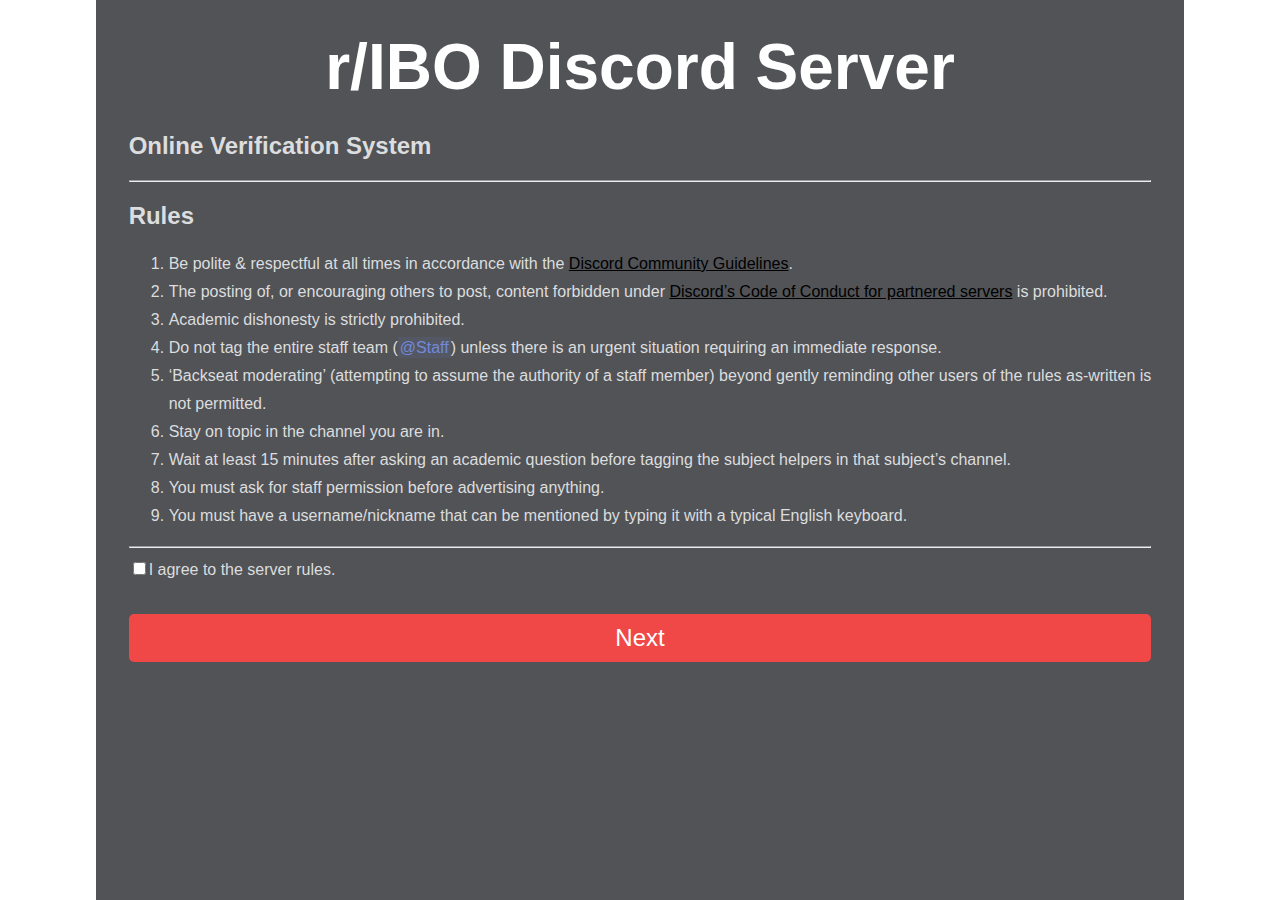
==== index.html @ f402ddcb "Published" ====
<!DOCTYPE html>
<html>
    <head>
        <meta charset='UTF-8'>
        <meta name='viewport' content='width=device-width, initial-scale=1.0'>
        <meta http-equiv='X-UA-Compatible' content='ie=edge'>
        <title>r/IBO Discord Server</title>
        <link rel="stylesheet" href="styles.css">
        <script src="https://ajax.googleapis.com/ajax/libs/jquery/3.4.1/jquery.min.js"></script>
        <script src="script.js"></script>
    </head>
    <body>
        <div id="overlay">
            <div id="content">
            <h1 id="title">r/IBO Discord Server</h1>
                <h2>Online Verification System</h2>
                <hr>
                <div id="rules" class="info">
                            <h2>Rules</h2>
                            <ol>
                                <li>Be polite & respectful at all times in accordance with the <a href="https://discordapp.com/guidelines" target="_blank">Discord Community Guidelines</a>.</li>
                                <li>The posting of, or encouraging others to post, content forbidden under <a href="https://support.discordapp.com/hc/en-us/articles/360024871991-Discord-Partnership-Code-of-Conduct" target="_blank">Discord’s Code of Conduct for partnered servers</a> is prohibited.</li>
                                <li>Academic dishonesty is strictly prohibited.</li>
                                <li>Do not tag the entire staff team (<span class="ping">@Staff</span>) unless there is an urgent situation requiring an immediate response.</li>
                                <li>‘Backseat moderating’ (attempting to assume the authority of a staff member) beyond gently reminding other users of the rules as-written is not permitted.</li>
                                <li>Stay on topic in the channel you are in.</li>
                                <li>Wait at least 15 minutes after asking an academic question before tagging the subject helpers in that subject’s channel.</li>
                                <li>You must ask for staff permission before advertising anything.</li>
                                <li>You must have a username/nickname that can be mentioned by typing it with a typical English keyboard.</li>
                            </ol>
                            <hr>
                            <label id="check"><input type="checkbox" id="box">I agree to the server rules.</label>
                            <p id="warning">⚠️ You did not agree to the server rules!</p>
                            <button class="button" id="next">Next</button>
                </div>
                <div id="faq" class="info" hidden>
                            <h2>FAQ</h2>
                            <p><u>How does it work?</u> Once you have selected your year role and agreed to our rules, you can log in using Discord. Discord will then send us your user ID, and we will give you the respective roles, unlocking access to the server.</p>
                
                            <p><u>Is my data safe?</u> Yes. We never receive your email or password, nor do we store your IP address. Discord sends us your user ID, which is not stored anywhere.</p>
                
                            <p><u>I need help!</u> If you are having issues please send a DM to <a href="https://discordapp.com/channels/@me/466271091686375424" style="text-decoration: none;" target="_blank"><span class="ping">@Mod-Mail</span></a>. A memeber of staff will get back to you ASAP.</p>
                            <hr>
                            <h2>What year role should we give you?</h2>
                            <select name="role" id="year-role">
                                <option value="__select">Please Select...</option>
                                <option value="November 2019">I take my exams in November 2019</option>
                                <option value="May 2020">I take my exams in May 2020</option>
                                <option value="November 2020">I take my exams in November 2020</option>
                                <option value="May 2021">I take my exams in May 2021</option>
                                <option value="Alumni">I am an IB Graduate</option>
                                <option value="Not IB">I do not/did not take IB</option>
                            </select>
            
                            <p>This is the role that best describes you in regards to the IB. This can be changed at a later point in time.</p>
            
                            <button class="button" id="verify">Verify using Discord</button>
                </div>
            </div>
        </div>
    </body>
</html>
---- styles.css ----
body {
    background-image: url("https://cdn.discordapp.com/banners/230296179991248896/751a600933613b111698f6a424327455.jpg?size=1024");
    background-size: cover;
    background-repeat: no-repeat;
    font-family: Whitney,Helvetica Neue,Helvetica,Arial,sans-serif;
    margin: 0;
    user-select: none;
}

a {
    text-decoration: underline;
    color: white;
}

a {
    text-decoration: underline;
    color: black;
}

.switch {
    float: right;
}

h1, #title {
    display: table;
    margin: auto;
    font-size: 5vw;
    font-weight: 600;
    color: white;
    margin-top: 2%;
    margin-bottom: 5%;
}

h1, #title-light {
    color: black;
}

#overlay {
    background-color: rgba(51, 53, 57, 0.85);
    margin-left: 7.5%;
    margin-right: 7.5%;
    height: 100vh;
    overflow: hidden;
}

#overlay-light {
    background-color: rgba(0, 0, 0, 0.85);
}

#content {
    color: #dcddde;
    padding: 3%;
    line-height: 175%;
    font-size: 1em;
    overflow: scroll;
}

#content-light {
    color: #2e3338;
}

#check {
    cursor: pointer;
}


/* Tried making the checkbox look fancy, failed smh

input[type="checkbox"] {
    position: relative;
    cursor: pointer;
}
input[type="checkbox"]:before {
    content: "";
    display: block;
    position: absolute;
    border: 2px solid #8e9297;
    background-color: white;
    border-radius: 1px;
    width: 16px;
    height: 16px;
}
input[type="checkbox"]:checked:after {
    content: "";
    display: block;
    position: absolute;
    border: 2px solid #8e9297;
    background-color: #67db86;
    border-radius: 1px;
    width: 16px;
    height: 16px;
} */

.ping {
    color: #7289da;
    background-color: rgba(114,137,218,.1);
    font-family: Whitney,Helvetica Neue,Helvetica,Arial,sans-serif;
    cursor: pointer;
    padding: 2px;
    text-decoration: none;
}

.ping-light {
    background-color: #f1f3fb;
}

.ping:hover {
    color: white;
    background-color: rgba(114,137,218,.7);
}

#warning {
    display: none;
    color: #f04747;
}

.button {
    display: table;
    background-color: #f04747;
    /* background-color: #43b581; */
    border: none;
    border-radius: 5px;
    font-size: 150%;
    padding: 1%;
    width: 100%;
    color: white;
    margin: auto;
    margin-top: 30px;
    margin-bottom: 30px;
    transition: 0.3s ease;
}

.button#verify {
    display: none;
    background-color: #7289da;
}


@media only screen and (max-width: 3600px) {
    #content {
        font-size: 300%;
    }
}

@media only screen and (max-width: 2400px) {
    #content {
        font-size: 200%;
    }
}

@media only screen and (max-width: 1440px) {
    #content {
        font-size: 100%;
    }
}

@media only screen and (max-width: 800px) {
    h1, #title {
        font-size: 6vw;
    }

    #content {
        font-size: 100%;
    }
}

@media only screen and (max-width: 400px) {
    h1, #title {
        font-size: 7.5vw;
    }
}

@media only screen and (max-width: 350px) {
    h1, #title {
        font-size: 7vw;
    }
}
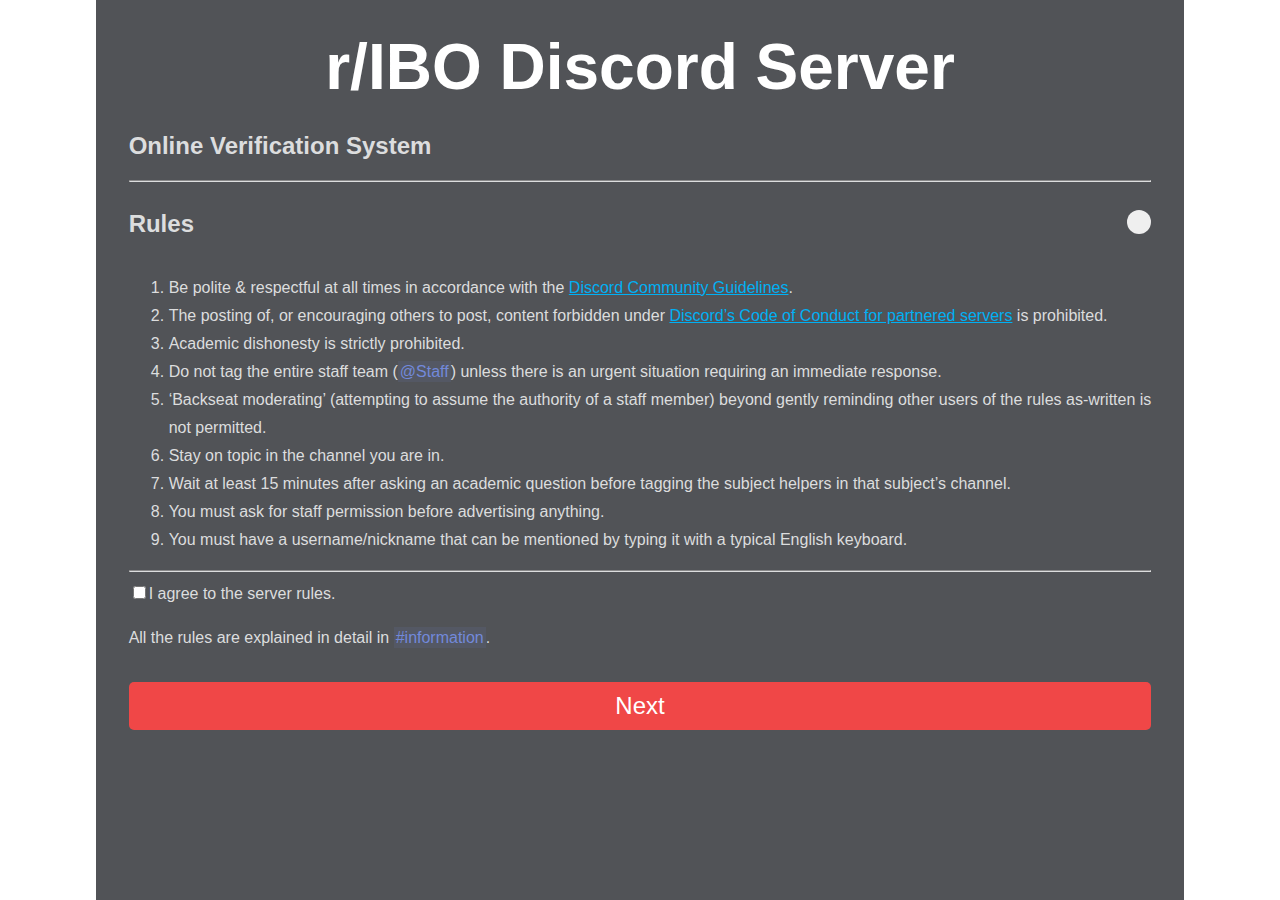
==== commit be8b6242: "Added done.html" ====
--- a/index.html
+++ b/index.html
@@ -9,14 +9,17 @@
         <script src="https://ajax.googleapis.com/ajax/libs/jquery/3.4.1/jquery.min.js"></script>
         <script src="script.js"></script>
     </head>
-    <body>
+    <body class="">
         <div id="overlay">
             <div id="content">
             <h1 id="title">r/IBO Discord Server</h1>
                 <h2>Online Verification System</h2>
                 <hr>
                 <div id="rules" class="info">
-                            <h2>Rules</h2>
+                    <div>
+                        <h2 class="sub-heading">Rules</h2>
+                        <button class="themeSwitch"></button>
+                    </div>
                             <ol>
                                 <li>Be polite & respectful at all times in accordance with the <a href="https://discordapp.com/guidelines" target="_blank">Discord Community Guidelines</a>.</li>
                                 <li>The posting of, or encouraging others to post, content forbidden under <a href="https://support.discordapp.com/hc/en-us/articles/360024871991-Discord-Partnership-Code-of-Conduct" target="_blank">Discord’s Code of Conduct for partnered servers</a> is prohibited.</li>
@@ -30,11 +33,15 @@
                             </ol>
                             <hr>
                             <label id="check"><input type="checkbox" id="box">I agree to the server rules.</label>
-                            <p id="warning">⚠️ You did not agree to the server rules!</p>
+                            <p>All the rules are explained in detail in <span  class="ping">#information</span>.</p>
+                            <p class="warning" id="ruleWarn">⚠️ You did not agree to the server rules!</p>
                             <button class="button" id="next">Next</button>
                 </div>
                 <div id="faq" class="info" hidden>
-                            <h2>FAQ</h2>
+                    <div>
+                        <h2 class="sub-heading">FAQ</h2>
+                        <button class="themeSwitch"></button>
+                    </div>
                             <p><u>How does it work?</u> Once you have selected your year role and agreed to our rules, you can log in using Discord. Discord will then send us your user ID, and we will give you the respective roles, unlocking access to the server.</p>
                 
                             <p><u>Is my data safe?</u> Yes. We never receive your email or password, nor do we store your IP address. Discord sends us your user ID, which is not stored anywhere.</p>
@@ -52,9 +59,10 @@
                                 <option value="Not IB">I do not/did not take IB</option>
                             </select>
             
+                            <p class="warning" id="yearWarn">⚠️ You did not select the year role!</p>
                             <p>This is the role that best describes you in regards to the IB. This can be changed at a later point in time.</p>
             
-                            <button class="button" id="verify">Verify using Discord</button>
+                            <button class="button" id="verify" disabled="true">Verify using Discord</button>
                 </div>
             </div>
         </div>
--- a/styles.css
+++ b/styles.css
@@ -9,16 +9,20 @@
 
 a {
     text-decoration: underline;
-    color: white;
-}
-
-a {
-    text-decoration: underline;
-    color: black;
+    color: #00b0f4;
+}
+
+button, button:active, button:focus, button:active:focus, button:visited {
+    outline: none;
 }
 
 .switch {
     float: right;
+}
+
+hr {
+    /* border: 2px solid #dcddde; */
+    border-color: #dcddde;
 }
 
 h1, #title {
@@ -31,8 +35,8 @@
     margin-bottom: 5%;
 }
 
-h1, #title-light {
-    color: black;
+.sub-heading {
+    display: inline-block;
 }
 
 #overlay {
@@ -40,11 +44,7 @@
     margin-left: 7.5%;
     margin-right: 7.5%;
     height: 100vh;
-    overflow: hidden;
-}
-
-#overlay-light {
-    background-color: rgba(0, 0, 0, 0.85);
+    overflow: scroll;
 }
 
 #content {
@@ -53,10 +53,6 @@
     line-height: 175%;
     font-size: 1em;
     overflow: scroll;
-}
-
-#content-light {
-    color: #2e3338;
 }
 
 #check {
@@ -100,16 +96,12 @@
     text-decoration: none;
 }
 
-.ping-light {
-    background-color: #f1f3fb;
-}
-
 .ping:hover {
     color: white;
     background-color: rgba(114,137,218,.7);
 }
 
-#warning {
+.warning {
     display: none;
     color: #f04747;
 }
@@ -127,14 +119,68 @@
     margin: auto;
     margin-top: 30px;
     margin-bottom: 30px;
-    transition: 0.3s ease;
+    transition: 0.35s ease;
 }
 
 .button#verify {
-    display: none;
-    background-color: #7289da;
-}
-
+    /* display: none; */
+    background-color: #a4b1de;
+}
+
+.themeSwitch {
+    margin-top: 20px;
+    float: right;
+    border-radius: 20px;
+    width: 24px;
+    height: 24px;
+    border: none;
+    transition: 0ms;
+    background-image: url("/IBO-Discord-Web-Verification/assets/moon.svg");
+    background-size: contain;
+}
+
+.themeSwitch:hover {
+    background-color: #dbdbdb;
+}
+
+.themeSwitch:active {
+    background-color: #bbbbbb;
+}
+
+.btnImg {
+    width: 15px;
+    height: 15px;
+    margin-left: -1.5px;
+    margin-top: 2px;
+}
+
+
+.light h1, .light #title, .light #content {
+    color: #2e3338;
+}
+.light a {
+    color: #0067e0;
+}
+.light #ping {
+    background-color: #f1f3fb;
+}
+.light #overlay {
+    /* background-color: rgba(227, 229, 232, 0.85); */
+    background-color: rgba(242, 243, 245, 0.85);
+}
+.light hr {
+    border-color: #7289da;
+}
+.light .themeSwitch {
+    background-image: url("/IBO-Discord-Web-Verification/assets/sun.svg");
+    background-color: #333539;
+}
+.light .themeSwitch:hover {
+    background-color: #35373b;
+}
+.light .themeSwitch:active {
+    background-color: #252629;
+}
 
 @media only screen and (max-width: 3600px) {
     #content {
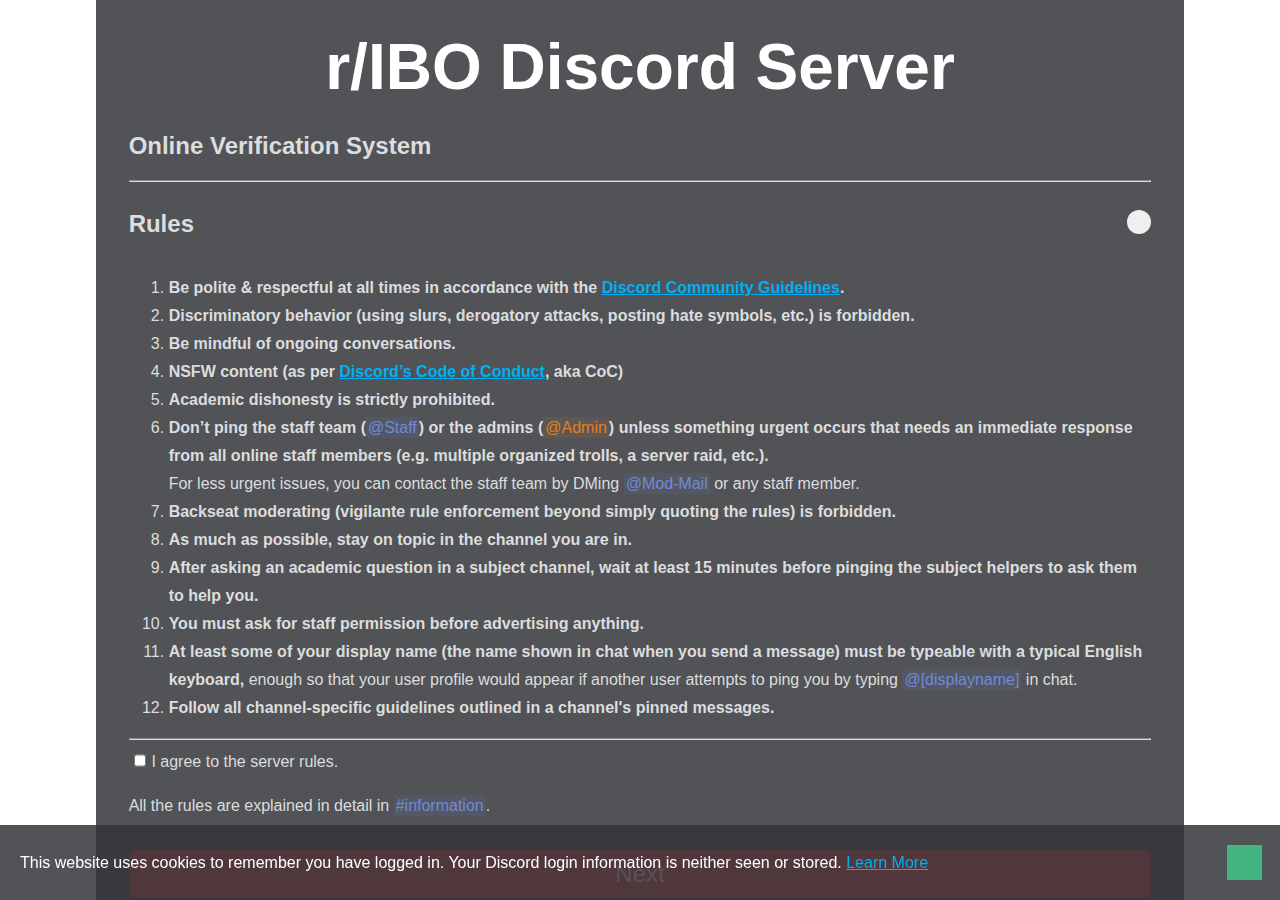
==== commit 6dbf008b: "Updated Rules" ====
--- a/index.html
+++ b/index.html
@@ -4,6 +4,14 @@
         <meta charset='UTF-8'>
         <meta name='viewport' content='width=device-width, initial-scale=1.0'>
         <meta http-equiv='X-UA-Compatible' content='ie=edge'>
+        <meta property="og:type" content="website">
+        <meta property="og:title" content="r/IBO Discord Server" />
+        <meta property="og:description" content="Online Verification System for the r/IBO Discord Server.\nClick here to verify yourself and gain access to the rest of the server." />
+        <meta property="og:url" content="https://unnamedfreak.github.io/IBO-Discord-Web-Verification" />
+        <meta property="og:image" content="/IBO-Discord-Web-Verification/assets/embed.jpg" />
+        <meta property="og:image:width" content="400" />
+        <meta property="og:image:height" content="400" />
+        <meta property="og:image:alt" content="r/IBO Online Verification" />
         <title>r/IBO Discord Server</title>
         <link rel="stylesheet" href="styles.css">
         <script src="https://ajax.googleapis.com/ajax/libs/jquery/3.4.1/jquery.min.js"></script>
@@ -21,15 +29,79 @@
                         <button class="themeSwitch"></button>
                     </div>
                             <ol>
-                                <li>Be polite & respectful at all times in accordance with the <a href="https://discordapp.com/guidelines" target="_blank">Discord Community Guidelines</a>.</li>
-                                <li>The posting of, or encouraging others to post, content forbidden under <a href="https://support.discordapp.com/hc/en-us/articles/360024871991-Discord-Partnership-Code-of-Conduct" target="_blank">Discord’s Code of Conduct for partnered servers</a> is prohibited.</li>
-                                <li>Academic dishonesty is strictly prohibited.</li>
-                                <li>Do not tag the entire staff team (<span class="ping">@Staff</span>) unless there is an urgent situation requiring an immediate response.</li>
-                                <li>‘Backseat moderating’ (attempting to assume the authority of a staff member) beyond gently reminding other users of the rules as-written is not permitted.</li>
-                                <li>Stay on topic in the channel you are in.</li>
-                                <li>Wait at least 15 minutes after asking an academic question before tagging the subject helpers in that subject’s channel.</li>
-                                <li>You must ask for staff permission before advertising anything.</li>
-                                <li>You must have a username/nickname that can be mentioned by typing it with a typical English keyboard.</li>
+                                <li id="rule1">
+                                    <span class="rule">Be polite & respectful at all times in accordance with the <a href="https://discordapp.com/guidelines" target="_blank">Discord Community Guidelines</a>.</span>
+                                    <span class="ruleText">This means (but isn’t limited to):
+                                    <br>a) Don’t insult or attack others (directly or passive-aggressively).
+                                    <br>b) Don’t deliberately try to irritate, provoke, or 'rile up' others.
+                                    <br>c) Respect others’ privacy - don’t harass people via DMs, pings, etc. when they have explicitly asked you to stop, and don’t leak others’ private information without their consent.
+                                    <br>Etc.</span>
+                                </li>
+
+                                <li id="rule2">
+                                    <span class="rule"">Discriminatory behavior (using slurs, derogatory attacks, posting hate symbols, etc.) is forbidden.</span>
+                                    <span class="ruleText">This covers (but isn't limited to): racism, sexism, ableism, homophobia, transphobia, religious bigotry, and rape apologia.</span>
+                                </li>
+
+                                <li id="rule3">
+                                    <span class="rule">Be mindful of ongoing conversations.</span>
+                                    <span class="ruleText">Don’t derail an existing conversation in a channel or unnecessarily spam messages (outside of <span class="ping">#spam</span>).</span>
+                                </li>
+
+                                <li id="rule4">
+                                    <span class="rule">NSFW content (as per <a href="https://support.discordapp.com/hc/en-us/articles/360024871991-Discord-Partnership-Code-of-Conduct" target="_blank">Discord’s Code of Conduct</a>, aka CoC)</span>
+                                    <span class="ruleText">a) Outside NSFW-marked channels: All non-academic, overt and/or excessive mentions of sexual acts or graphic violence are forbidden.
+                                    <br>b) In NSFW-marked channels only: Discussion of sex, violence, etc. are allowed, but content that visually & explicitly displays sexual acts/organs or nudity isn’t allowed.</span>
+                                </li>
+
+                                <li id="rule5">
+                                    <span class="rule">Academic dishonesty is strictly prohibited.</span>
+                                    <div class="ruleText">Follow all IB academic integrity regulations (see <a href="http://bit.ly/37af71d">this PDF</a>) and those of other academic institutions where relevant. This means (but isn’t limited to):
+                                    <br>a) Don’t discuss any content from an official IB exam less than 24 hours after the exam took place (general comments on things like difficulty are okay).
+                                    <br>b) Don’t ask people to give you complete topics/ideas for coursework (IAs, EEs, etc.) or to help you write them (asking for help in developing an existing idea you have is okay).
+                                    <br>c) Don’t share or ask for past IB exam papers that the IB hasn’t released publicly (i.e. not on the IB store).
+                                    <br>Etc.</div>
+                                </li>
+
+                                <li id="rule6">
+                                    <span class="rule">Don’t ping the staff team (<span class="ping">@Staff</span>) or the admins (<span class="ping" id="adminPing">@Admin</span>) unless something urgent occurs that needs an immediate response from all online staff members (e.g. multiple organized trolls, a server raid, etc.).</span> <br>For less urgent issues, you can contact the staff team by DMing <span class="ping">@Mod-Mail</span> or any staff member.
+                                </li>
+
+
+                                <li id="rule7">
+                                    <span class="rule">Backseat moderating (vigilante rule enforcement beyond simply quoting the rules) is forbidden.</span> 
+                                    <span class="ruleText">If you want staff to address something or disagree with the handling of an issue by the staff team as a whole, DM <span class="ping">@Mod-Mail</span> or any staff member.
+                                    <br><em>(Note: To complain about a specific moderator’s behavior, DM any admin; to complain about an admin’s behavior, DM the server owner, <span class="ping">@kallak</span>).</em></span>
+                                </li>
+
+                                <li id="rule8">
+                                    <span class="rule">As much as possible, stay on topic in the channel you are in.</span>
+                                    <span class="ruleText">E.g. IB discussions in <span class="ping">#ibtalk</span>, programming in <span class="ping">#programming</span>, etc. Briefly drifting off-topic is okay, but please try your best not to, or to move to an appropriate channel. General conversations, or discussions of topics without their own channels, should go in <span class="ping">#off-topic-1</span> and <span class="ping">#off-topic-2</span>.</span>
+                                </li>
+
+                                <li id="rule9">
+                                    <span class="rule">After asking an academic question in a subject channel, wait at least 15 minutes before pinging the subject helpers to ask them to help you.</span>
+                                    <span class="ruleText">Our server helpers are volunteers who willingly give up their time to help here. They should be given respect and patience in return.</span>
+                                </li>
+
+                                <li id="rule10">
+                                    <span class="rule">You must ask for staff permission before advertising anything.</span>
+                                    <span class="ruleText">The staff team will use these criteria to decide whether or not to allow something to be advertised:
+                                    <br>a) Paid resources, communities, subscriptions, etc. will not be allowed.
+                                    <br>b) Free resources, communities, etc. must guard against academic misconduct and protect users’ privacy sufficiently to be considered.
+                                    <br>
+                                    <br>The staff team reserves the right to make final decisions on advertising at our discretion in order to enforce our other server rules and protect our users.</span>
+                                </li>
+
+                                <li id="rule11">
+                                    <span class="rule">At least some of your display name (the name shown in chat when you send a message) must be typeable with a typical English keyboard,</span> enough so that your user profile would appear if another user attempts to ping you by typing <span class="ping">@[displayname]</span> in chat.
+                                    <span class="ruleText">E.g. If your username is JohnSmith then 𝓙𝓸𝓱𝓷𝓢𝓶𝓲𝓽𝓱 wouldn’t be okay, but John𝓢𝓶𝓲𝓽𝓱 would be okay because your user profile would appear if someone typed <span class="inlineCode">@John</span>.</span>
+                                </li>
+
+                                <li id="rule12">
+                                    <span class="rule">Follow all channel-specific guidelines outlined in a channel's pinned messages.</span>
+                                    <span class="ruleText">Not all channels will have channel-specific guidelines, but the staff team may set such guidelines whenever & wherever necessary to best maintain the spirit/purpose of a channel.</span>
+                                </li>
                             </ol>
                             <hr>
                             <label id="check"><input type="checkbox" id="box">I agree to the server rules.</label>
@@ -66,5 +138,9 @@
                 </div>
             </div>
         </div>
+        <div id="cookieDialogue">
+            <p style="display: inline; line-height: 35px;">This website uses cookies to remember you have logged in. Your Discord login information is neither seen or stored. <a href="https://cookie-consent.app.cloudstinger.com/why-cookies.html">Learn More</a></p>
+            <button id="acceptCookies"></button>
+        </div>
     </body>
 </html>--- a/styles.css
+++ b/styles.css
@@ -45,19 +45,49 @@
     margin-right: 7.5%;
     height: 100vh;
     overflow: scroll;
+    scrollbar-width: none;
+    -ms-overflow-style: none;
+}
+
+#overlay::-webkit-scrollbar {
+    display: none;
+    width: 0;
 }
 
 #content {
     color: #dcddde;
     padding: 3%;
     line-height: 175%;
-    font-size: 1em;
+    font-size: 1.2vw;
     overflow: scroll;
+    scrollbar-width: none;
+    -ms-overflow-style: none;
+}
+#content::-webkit-scrollbar {
+    display: none;
+    width: 0;
 }
 
 #check {
     cursor: pointer;
 }
+
+input[type="checkbox"] {
+    width: 0.8vw; 
+    height: 0.8vw;
+    cursor: pointer;
+    /* -webkit-appearance: none; */
+    margin: 5px;
+    /* margin-right: 5px; */
+    background-color: white;
+    /* border: 2px solid #8e9297; */
+    /* appearance: none; */
+}
+
+/* select {
+    width: 10vw;
+    /* color: #dcddde; 
+} */
 
 
 /* Tried making the checkbox look fancy, failed smh
@@ -87,8 +117,24 @@
     height: 16px;
 } */
 
+.rule {
+    font-weight: bold;
+}
+
+.ruleText {
+    display: none;
+    font-size: 0.875rem;
+    margin-left: 2px;
+    padding-left: 8px;
+    background: #2f3136;
+    border: 1px solid #202225;
+    border-radius: 4px;
+
+}
+
 .ping {
     color: #7289da;
+    font-weight: normal;
     background-color: rgba(114,137,218,.1);
     font-family: Whitney,Helvetica Neue,Helvetica,Arial,sans-serif;
     cursor: pointer;
@@ -99,6 +145,23 @@
 .ping:hover {
     color: white;
     background-color: rgba(114,137,218,.7);
+}
+
+#adminPing {
+    color: #e67e22;
+    background-color: rgba(230, 125, 34, 0.1);
+}
+
+#adminPing:hover {
+    background-color: rgba(230, 125, 34, 0.3);
+}
+
+.inlineCode {
+    font-family: Consolas,Andale Mono WT,Andale Mono,Lucida Console,Lucida Sans Typewriter,DejaVu Sans Mono,Bitstream Vera Sans Mono,Liberation Mono,Nimbus Mono L,Monaco,Courier New,Courier,monospace;
+    font-size: 85%;
+    padding: 0.2em;
+    margin: -0.2em 0;
+    background-color: #202225;
 }
 
 .warning {
@@ -168,6 +231,13 @@
     /* background-color: rgba(227, 229, 232, 0.85); */
     background-color: rgba(242, 243, 245, 0.85);
 }
+.light .ruleText {
+    background: #c4c7cc;
+    color: black;
+}
+.light .inlineCode {
+    background-color: #929292;
+}
 .light hr {
     border-color: #7289da;
 }
@@ -182,42 +252,95 @@
     background-color: #252629;
 }
 
-@media only screen and (max-width: 3600px) {
-    #content {
+#cookieDialogue {
+    color: white;
+    position: fixed;
+    padding: 20px;
+    bottom: 0;
+    width: 100%;
+    background-color: rgba(51, 53, 57, 0.85);
+    z-index: 5;
+}
+
+.light #cookieDialogue {
+    background-color: rgba(242, 243, 245, 0.85);
+    color: #2e3338;   
+}
+
+#acceptCookies {
+    display: inline;
+    width: 35px;
+    height: 35px;
+    background: #43b581 url("/IBO-Discord-Web-Verification/assets/check.svg") no-repeat center;
+    background-size: cover;
+    border: none;
+    float: right;
+    margin-right: 3%;
+}
+
+@media only screen and (max-width: 7680px) {
+    h1, #title {
+        font-size: 4vw;
+    }
+    /* #content {
         font-size: 300%;
-    }
-}
-
-@media only screen and (max-width: 2400px) {
+    } */
+}
+
+@media only screen and (max-width: 3840px) {
+    h1, #title {
+        font-size: 5vw;
+    }
+    /* #content {
+        font-size: 300%;
+    } */
+}
+
+/* @media only screen and (max-width: 2560px) {
     #content {
         font-size: 200%;
     }
-}
+} */
 
 @media only screen and (max-width: 1440px) {
     #content {
         font-size: 100%;
     }
+    input[type="checkbox"] {
+        width: 1vw; 
+        height: 1vw;
+    }
 }
 
 @media only screen and (max-width: 800px) {
     h1, #title {
         font-size: 6vw;
     }
-
     #content {
         font-size: 100%;
     }
+    input[type="checkbox"] {
+        width: 1.8vw; 
+        height: 1.8vw;
+    }
 }
 
 @media only screen and (max-width: 400px) {
     h1, #title {
         font-size: 7.5vw;
     }
+    input[type="checkbox"] {
+        width: 3.6vw; 
+        height: 3.6vw;
+    }
 }
 
 @media only screen and (max-width: 350px) {
     h1, #title {
         font-size: 7vw;
     }
+    input[type="checkbox"] {
+        width: 4vw; 
+        height: 4vw;
+    }
 }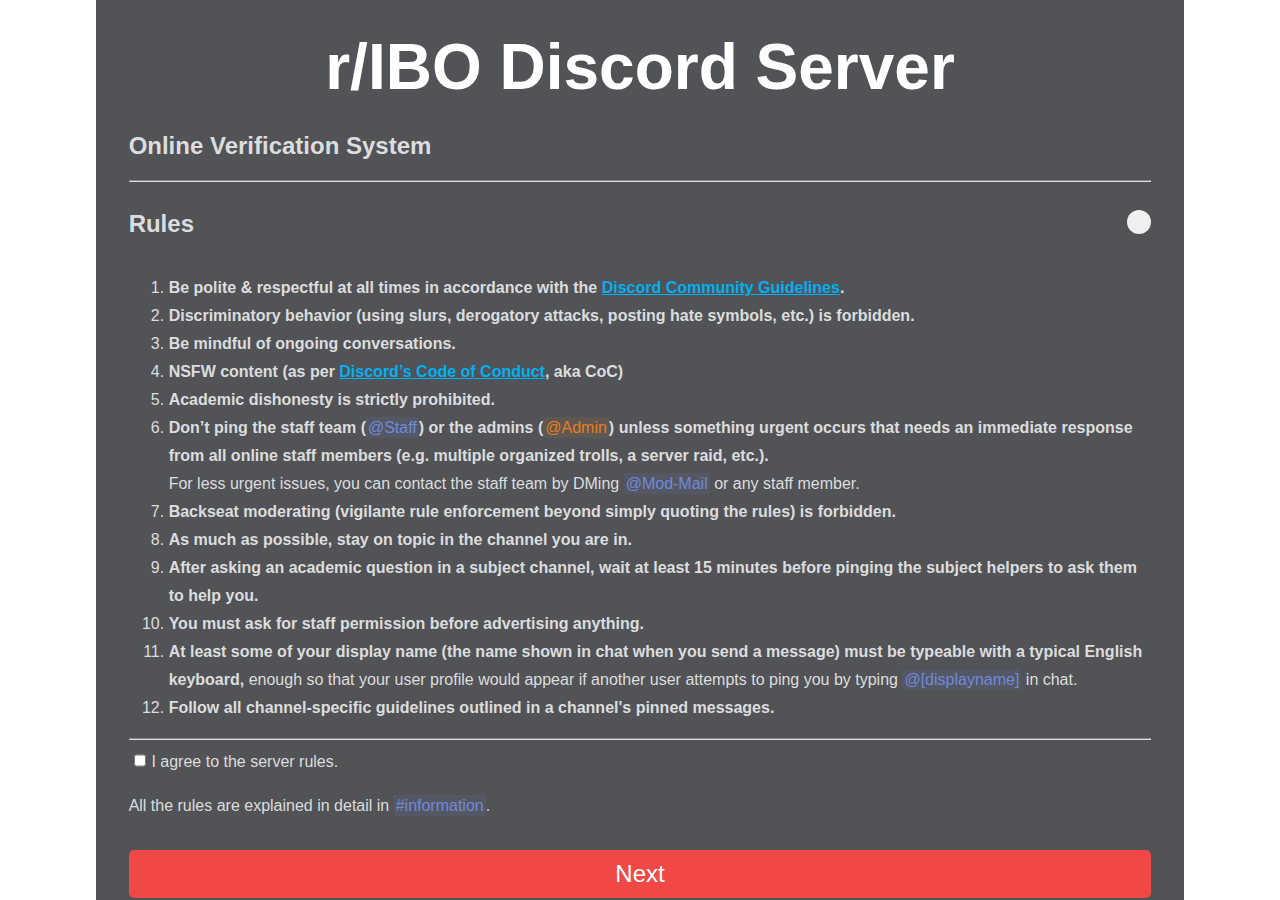
==== commit c85fb577: "Removed Cookie Consent Message" ====
--- a/index.html
+++ b/index.html
@@ -138,7 +138,7 @@
                 </div>
             </div>
         </div>
-        <div id="cookieDialogue">
+        <div id="cookieDialogue" hidden>
             <p style="display: inline; line-height: 35px;">This website uses cookies to remember you have logged in. Your Discord login information is neither seen or stored. <a href="https://cookie-consent.app.cloudstinger.com/why-cookies.html">Learn More</a></p>
             <button id="acceptCookies"></button>
         </div>
